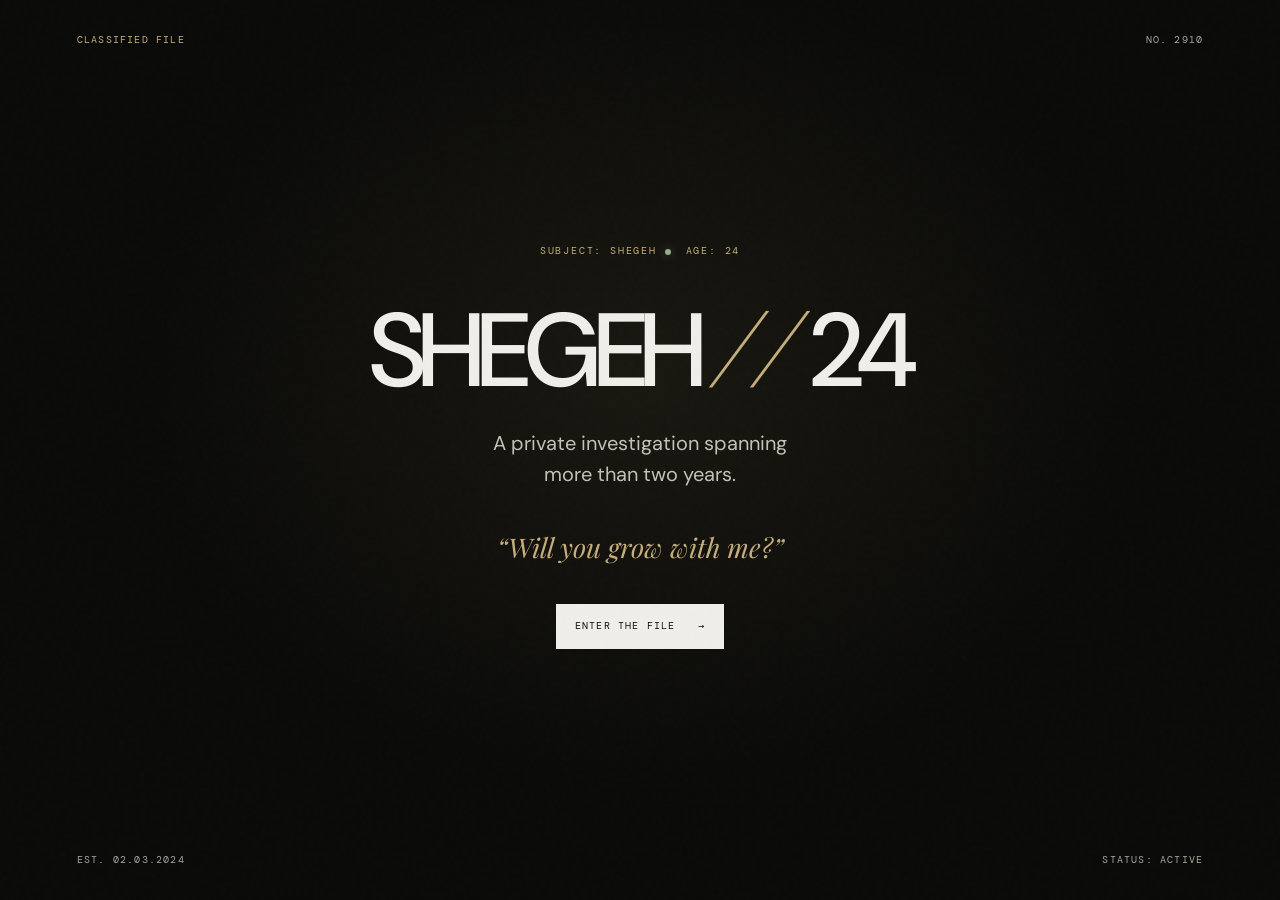
==== index.html @ 26877396 "Update Shegeh 24 website" ====
<!DOCTYPE html>
<html lang="en">
<head>
  <meta charset="UTF-8">
  <meta name="viewport" content="width=device-width, initial-scale=1.0">
  <meta name="theme-color" content="#0a0a09">
  <meta name="description" content="A private investigation spanning more than two years. SHEGEH // 24">
  <title>SHEGEH // 24</title>
  <link rel="stylesheet" href="style.css">
</head>
<body>
  <div class="grain" aria-hidden="true"></div>
  <main class="opening-screen" id="openingScreen">
    <div class="opening-top classified"><span>CLASSIFIED FILE</span><span>NO. 2910</span></div>
    <div class="hero">
      <p class="eyebrow">SUBJECT: SHEGEH <span class="tiny-dot"></span> AGE: 24</p>
      <h1>SHEGEH <span>//</span> 24</h1>
      <p class="description">A private investigation spanning<br>more than two years.</p>
      <p class="question">“Will you grow with me?”</p>
      <button class="button button-light" id="enterButton">ENTER THE FILE <span>→</span></button>
    </div>
    <div class="opening-footer"><span>EST. 02.03.2024</span><span>STATUS: ACTIVE</span></div>
  </main>

  <main class="main-site hidden" id="mainSite">
    <header class="site-header" id="siteHeader">
      <button class="logo wordmark" data-view="dashboard" aria-label="Go to dashboard">SHEGEH <span>//</span> 24</button>
      <div class="status">CASE STATUS: <span>ACTIVE</span></div>
      <button class="mobile-menu" id="mobileMenu" aria-label="Toggle navigation">☰</button>
    </header>

    <section class="dashboard view active" id="dashboard">
      <div class="dashboard-hero">
        <p class="dashboard-label"><span class="tiny-dot"></span> THE INVESTIGATION CONTINUES.</p>
        <h2>Welcome to the<br><em>Shegeh Files.</em></h2>
        <p class="intro">Two years of memories, evidence, questionable behaviour and one very important question.</p>
        <div class="hero-stamp"><span>PERSONAL ARCHIVE</span><strong>02—24</strong><span>ACCESS: SUBJECT ONLY</span></div>
      </div>
      <div class="file-grid">
        <button class="file-card" data-view="archive"><span class="file-number">01</span><div><h3>THE SHEGEH FILES</h3><p>A record of how we became us.</p></div><span class="arrow">↗</span></button>
        <button class="file-card" data-view="mission"><span class="file-number">02</span><div><h3>MISSION 24</h3><p>Think you know everything? Prove it.</p></div><span class="arrow">↗</span></button>
        <button class="file-card" data-view="kitchen"><span class="file-number">03</span><div><h3>SHEGEH'S KITCHEN</h3><p>Private dining. Questionable chef.</p></div><span class="arrow">↗</span></button>
        <button class="file-card" data-view="formula"><span class="file-number">04</span><div><h3>THE SHEGEH FORMULA</h3><p>A completely legitimate investigation.</p></div><span class="arrow">↗</span></button>
        <button class="file-card" data-view="classified"><span class="file-number">05</span><div><h3>CLASSIFIED</h3><p>Some information is not for public release.</p></div><span class="arrow">↗</span></button>
        <button class="file-card locked" id="finalFileCard" data-view="final" aria-disabled="true"><span class="file-number">06</span><div><h3>FINAL FILE</h3><p id="finalCardDescription">Complete Mission 24 to unlock.</p></div><span class="lock" id="finalLock">🔒</span></button>
      </div>
      <div class="dashboard-note"><span>FIELD NOTE 001</span><p>Some things are worth documenting. This is one of them.</p></div>
    </section>

    <section class="view files-section" id="archive" aria-hidden="true">
      <div class="view-topbar"><button class="back-button" data-view="dashboard">← BACK TO CASE FILE</button><span>CASE NO. 2910</span></div>
      <div class="section-heading">
        <p class="dashboard-label">FILE ARCHIVE / EST. 02.03.2024</p><h2>The Shegeh<br><em>Files.</em></h2>
        <p>A documented record of how a question, a yes, and everything that followed became us.</p>
      </div>
      <div class="archive-list">
        <button class="archive-item" data-file="001"><span>001</span><div><h3>THE QUESTION</h3><p>The question that started everything.</p></div><span>↗</span></button>
        <button class="archive-item" data-file="002"><span>002</span><div><h3>THE JOURNEY</h3><p>Omu-Aran → Ilorin. Two people, one car, one favourite memory.</p></div><span>↗</span></button>
        <button class="archive-item" data-file="003"><span>003</span><div><h3>EVIDENCE OF LOVE</h3><p>The little things that made the case difficult to ignore.</p></div><span>↗</span></button>
        <button class="archive-item" data-file="004"><span>004</span><div><h3>DISTANCE</h3><p>Current complication: long distance. Status: ongoing.</p></div><span>↗</span></button>
        <button class="archive-item" data-file="005"><span>005</span><div><h3>UNEXPECTED FINDING</h3><p>Evidence of kindness beyond his inner circle.</p></div><span>↗</span></button>
        <button class="archive-item" data-file="006"><span>006</span><div><h3>CORE ATTRIBUTES</h3><p>Smart. Kind. Loving. Hardworking. Faithful. Loves God.</p></div><span>↗</span></button>
        <button class="archive-item" data-file="007"><span>007</span><div><h3>THE WILLINGNESS TO TRY</h3><p>Making things work, learning, improving, trying again.</p></div><span>↗</span></button>
        <button class="archive-item" data-file="008"><span>008</span><div><h3>KNOWN PECULIARITIES</h3><p>A suspicious sniffing phenomenon.</p></div><span>↗</span></button>
      </div>
    </section>

    <section class="view individual-file" id="individualFile" aria-hidden="true">
      <div class="view-topbar"><button class="back-button" data-view="archive">← BACK TO FILE ARCHIVE</button><span id="fileCode">FILE 001 / 2910</span></div>
      <div id="fileContent"></div>
      <div class="file-navigation"><button data-view="archive">← FILE ARCHIVE</button><button class="next-file" id="nextFileButton">NEXT FILE →</button></div>
    </section>

    <section class="view mission-section" id="mission" aria-hidden="true">
      <div class="view-topbar"><button class="back-button" data-view="dashboard">← BACK TO CASE FILE</button><span>OPERATION: 24</span></div>
      <div class="section-heading"><p class="dashboard-label">SUBJECT KNOWLEDGE ASSESSMENT</p><h2>Mission<br><em>24.</em></h2><p>Twenty-four questions. A lifetime's worth of evidence. Let's see how closely you've been paying attention.</p></div>
      <div class="mission-panel" id="missionPanel">
        <div class="quiz-topline"><span id="questionCounter">QUESTION 01 / 24</span><span id="quizScore">SCORE: 0</span></div>
        <div class="progress-track"><div id="quizProgress"></div></div>
        <p class="quiz-category" id="quizCategory">ORIGIN STORY</p>
        <h3 id="quizQuestion">Ready?</h3>
        <div class="answer-list" id="answerList"></div>
        <p class="quiz-feedback" id="quizFeedback" aria-live="polite"></p>
        <div class="quiz-actions"><button class="button button-outline" id="nextQuestionButton" disabled>CONFIRM ANSWER →</button></div>
      </div>
      <div class="mission-result hidden" id="missionResult"></div>
      <p class="small-note">A little reminder: this is a birthday game, not a legally binding assessment of your boyfriend skills.</p>
    </section>

    <section class="view kitchen-section" id="kitchen" aria-hidden="true">
      <div class="view-topbar"><button class="back-button" data-view="dashboard">← BACK TO CASE FILE</button><span>ESTABLISHMENT 003</span></div>
      <div class="kitchen-sign"><span>EST. SOMEWHERE BETWEEN HUNGER & AMBITION</span><h2>SHEGEH'S</h2><p>PRIVATE KITCHEN & CULINARY LABORATORY</p><div class="sign-rule"></div><span class="open-label"><i></i> OPEN WHEN THE CHEF FEELS LIKE IT</span></div>
      <div class="section-heading compact"><p class="dashboard-label">THE MENU / SUBJECT TO AVAILABILITY</p><h2>Today's<br><em>specials.</em></h2><p>A refined dining experience. Probably. No promises have been made by management.</p></div>
      <div class="menu-list">
        <div class="menu-item"><span class="menu-no">01</span><div><h3>INDOMIE DELUXE</h3><p>Classic noodles, prepared with confidence and the unmistakable energy of a man who knows his way around a kitchen.</p><small>CHEF'S SIGNATURE</small></div><span class="menu-price">₦₦</span></div>
        <div class="menu-item"><span class="menu-no">02</span><div><h3>SIGNATURE SHEGEH TEA</h3><p>A mysterious beverage. Exact ingredients classified. Preparation time depends on the chef's schedule.</p><small>HOUSE SPECIAL</small></div><span class="menu-price">₦</span></div>
        <div class="menu-item"><span class="menu-no">03</span><div><h3>WHATEVER IS IN THE KITCHEN</h3><p>A surprise plate built from available ingredients, strategic thinking and pure determination.</p><small>MARKET-DEPENDENT</small></div><span class="menu-price">TBD</span></div>
      </div>
      <div class="chef-card"><div class="chef-monogram">S.</div><div><p class="eyebrow">MEET THE CHEF</p><h3>CHEF SHEGEH</h3><p class="muted">Specialities include cooking, tea, feeding himself, and looking good while doing it.</p><blockquote>“The chef is handsome, so I may not be an unbiased reviewer.”<br><span>— Awesome, Management & Chief Taste Tester</span></blockquote></div></div>
      <button class="button button-outline full-button" id="chefUnavailable" type="button">REQUEST A TABLE →</button>
      <div id="tableRequestPanel" class="table-request-panel hidden">
        <p class="dashboard-label">TABLE REQUEST / NOT A REAL BOOKING</p>
        <h3>Reserve a moment with the chef.</h3>
        <p class="muted">Fill this in to log your very official request. No actual restaurant booking will be made.</p>
        <form id="tableRequestForm" class="table-request-form">
          <label for="guestName">GUEST NAME</label><input id="guestName" name="guestName" placeholder="Your name" required>
          <div class="request-fields"><div><label for="guestDate">PREFERRED DATE</label><input id="guestDate" name="guestDate" type="date" required></div><div><label for="guestTime">PREFERRED TIME</label><select id="guestTime" name="guestTime" required><option value="">Choose a time</option><option>12:00 PM</option><option>2:00 PM</option><option>5:00 PM</option><option>7:00 PM</option><option>Whenever the chef is free</option></select></div></div>
          <button class="button button-light" type="submit">SUBMIT TABLE REQUEST →</button>
        </form>
      </div>
      <p class="center muted" id="kitchenMessage" aria-live="polite"></p>
    </section>

    <section class="view formula-section" id="formula" aria-hidden="true">
      <div class="view-topbar"><button class="back-button" data-view="dashboard">← BACK TO CASE FILE</button><span>RESEARCH DIVISION 004</span></div>
      <div class="section-heading"><p class="dashboard-label">UNPEER-REVIEWED RESEARCH</p><h2>The Shegeh<br><em>Formula.</em></h2><p>Objective: determine the molecular and emotional basis of Awesome's continued attachment to Subject S.</p></div>
      <div class="formula-board">
        <div class="formula-meta"><span>SUBJECT: SHEGEH</span><span>AGE: 24</span><span>STUDY STARTED: 02.03.2024</span></div>
        <div class="equation"><span class="formula-letter">S</span><span>=</span><span class="formula-term" data-term="C">C</span><span>+</span><span class="formula-term" data-term="L">L</span><span>+</span><span class="formula-term" data-term="K">K</span><span>+</span><span class="formula-term" data-term="H">H</span><span>+</span><span class="formula-term" data-term="P">P</span></div>
        <p class="formula-hint">SELECT EACH VARIABLE TO REVIEW THE EVIDENCE</p>
        <div class="variable-details" id="variableDetails"><span class="variable-code">S / RESULT</span><h3>IRREPLACEABLE</h3><p>The formula is still under investigation. Current findings suggest there is no substitute.</p></div>
        <div class="formula-result"><span>FINAL CALCULATION</span><strong>IRREPLACEABLE.</strong><small>Confidence level: suspiciously high.</small></div>
      </div>
      <div class="research-note"><span>RESEARCHER'S NOTE</span><p>For the avoidance of doubt, this study is biased. The researcher is very much in love with the subject.</p><span class="signature">— A.</span></div>
    </section>

    <section class="view classified-section" id="classified" aria-hidden="true">
      <div class="view-topbar"><button class="back-button" data-view="dashboard">← BACK TO CASE FILE</button><span>RESTRICTED ACCESS</span></div>
      <div class="classified-wrap">
        <div class="redacted-stamp">RESTRICTED / PRIVATE</div>
        <p class="dashboard-label">FILE 005 / ACCESS CONTROL</p><h2>Some things<br>stay <em>between us.</em></h2>
        <p class="classified-intro">A certain phrase has been sealed inside this file. Only the subject with the correct clearance may proceed.</p>
        <div class="password-panel"><label for="classifiedPassword">ENTER THE PRIVATE PHRASE</label><p class="muted">Hint: a sentence that would make absolutely no sense in a public report.</p>
          <form id="classifiedForm"><input id="classifiedPassword" type="password" autocomplete="off" placeholder="Clearance phrase..." required><button class="button button-light" type="submit">VERIFY ACCESS →</button></form>
          <p id="classifiedFeedback" class="quiz-feedback" aria-live="polite"></p>
        </div>
        <div id="classifiedReveal" class="classified-reveal hidden"><span>ACCESS GRANTED</span><p>“I’ll penetrate him.”</p><small>End of report. Please return this file to its secure location.</small></div>
      </div>
    </section>

    <section class="view final-section" id="final" aria-hidden="true">
      <div class="view-topbar"><button class="back-button" data-view="dashboard">← BACK TO CASE FILE</button><span>FINAL FILE / 2910</span></div>
      <div class="final-document">
        <p class="dashboard-label"><span class="tiny-dot"></span> MISSION 24 COMPLETE / ACCESS GRANTED</p>
        <p class="final-index">FINAL FINDING — NO. 024</p>
        <h2>The investigation<br>remains <em>ongoing.</em></h2>
        <div class="final-rule"></div>
        <p>After two years, countless conversations, distance, random memories, gifts, laughter, difficult moments, journeys, and everything in between…</p>
        <p>The investigation remains inconclusive.</p>
        <p>I still don't fully understand how I got so lucky. But I do know one thing: I want this to still be our story five years from now. And five years after that. And after that.</p>
        <p>I love that you're smart, kind, loving, hardworking, faithful, and that you love God. I love the way you make an effort, the way you keep trying, and the way you make me feel loved through things both big and small.</p>
        <p>Even with the distance, I still choose the possibility of all the days we haven't lived yet. I hope we keep growing — individually, together, and in the ways that matter most.</p>
        <p class="final-emphasis">Happy 24th birthday, Shegeh.</p>
        <p class="final-love">I love you. Always growing. Always us.</p>
        <div class="signature-block"><span>WITH LOVE,</span><strong>AWESOME.</strong><small>CASE STATUS: STILL CHOOSING YOU</small></div>
        <button class="button button-outline" id="replayButton">REVISIT THE FILES ↺</button>
      </div>
    </section>

    <footer class="site-footer" id="siteFooter"><span>EST. 02.03.2024</span><span>MADE WITH LOVE BY AWESOME</span><span>SHEGEH // 24</span></footer>
  </main>
  <div class="toast" id="toast" role="status" aria-live="polite"></div>
  <script src="script.js"></script>
</body>
</html>
---- style.css ----
@import url('https://fonts.googleapis.com/css2?family=DM+Mono:wght@400;500&family=DM+Sans:wght@400;500;600;700&family=Playfair+Display:ital,wght@0,500;0,600;0,700;1,500;1,600&display=swap');

:root{--bg:#0a0a09;--panel:#11110f;--panel2:#151512;--text:#f0eee8;--muted:#98968e;--gold:#c6ad7b;--line:#302f29;--red:#9f5149;--green:#9aa98c;--mono:'DM Mono',monospace;--sans:'DM Sans',Arial,sans-serif;--serif:'Playfair Display',Georgia,serif}
*{box-sizing:border-box}html{scroll-behavior:smooth}body{margin:0;background:var(--bg);color:var(--text);font-family:var(--sans);font-size:15px;line-height:1.65;min-height:100vh}button,input{font:inherit}button{color:inherit;cursor:pointer}button:focus-visible,input:focus-visible{outline:2px solid var(--gold);outline-offset:4px}.grain{position:fixed;inset:0;pointer-events:none;opacity:.04;z-index:10;background-image:url("data:image/svg+xml,%3Csvg viewBox='0 0 180 180' xmlns='http://www.w3.org/2000/svg'%3E%3Cfilter id='n'%3E%3CfeTurbulence type='fractalNoise' baseFrequency='.95' numOctaves='3' stitchTiles='stitch'/%3E%3C/filter%3E%3Crect width='100%25' height='100%25' filter='url(%23n)' opacity='.4'/%3E%3C/svg%3E")}.hidden{display:none!important}.opening-screen{min-height:100svh;display:flex;flex-direction:column;justify-content:space-between;padding:32px clamp(22px,6vw,88px);background:radial-gradient(ellipse at 50% 42%,#191811 0%,#0a0a09 56%)}.classified,.opening-footer,.site-footer,.view-topbar,.status,.dashboard-label,.eyebrow,.case-meta span,.story-label,.reveal-label,.file-result span,.quiz-topline,.quiz-category,.small-note,.formula-meta,.formula-hint,.formula-result span,.formula-result small,.research-note>span,.redacted-stamp,.password-panel label,.classified-reveal>span,.final-index,.signature-block span,.signature-block small,.kitchen-sign>span,.kitchen-sign p,.menu-item small{font-family:var(--mono);font-size:10px;letter-spacing:.12em;text-transform:uppercase}.classified,.opening-footer{display:flex;justify-content:space-between;color:#aaa79c}.classified span:first-child{color:var(--gold)}.hero{width:min(780px,100%);margin:8vh auto 10vh;text-align:center}.eyebrow{color:var(--gold);letter-spacing:.18em}.tiny-dot{display:inline-block;width:6px;height:6px;border-radius:50%;background:var(--green);vertical-align:middle;margin-right:7px;box-shadow:0 0 10px #9aa98c66}.hero h1{font-size:clamp(46px,9vw,104px);letter-spacing:-.07em;line-height:1.1;margin:26px 0 18px;font-weight:500}.hero h1 span,.wordmark span{color:var(--gold);font-family:var(--serif);font-style:italic;font-weight:400}.description{font-size:clamp(16px,2vw,20px);color:#c4c1b8;line-height:1.55}.question{font-family:var(--serif);font-style:italic;color:var(--gold);font-size:clamp(19px,3vw,27px);margin:35px 0}.button{border:1px solid var(--gold);padding:13px 18px;background:transparent;font-family:var(--mono);font-size:10px;letter-spacing:.12em;transition:background .2s,color .2s,border-color .2s}.button span{margin-left:15px}.button-light{background:var(--text);color:#11110f;border-color:var(--text)}.button-light:hover{background:var(--gold);border-color:var(--gold)}.button-outline:hover{background:var(--gold);color:#11110f}.main-site{width:min(1160px,100%);margin:auto;padding:0 clamp(20px,5vw,64px)}.site-header{height:82px;display:flex;align-items:center;justify-content:space-between;border-bottom:1px solid var(--line);gap:20px}.wordmark{border:0;background:none;padding:0;font-size:18px;letter-spacing:-.04em;font-weight:700}.status{color:var(--muted)}.status span{color:var(--green)}.mobile-menu{display:none;background:none;border:1px solid var(--line);padding:6px 10px}.view{display:none;min-height:60vh;padding:54px 0 70px;animation:rise .35s ease}.view.active{display:block}.dashboard.active{display:block}.dashboard-hero{position:relative;padding:46px 0 58px;border-bottom:1px solid var(--line)}.dashboard-label{color:var(--gold);margin:0 0 18px}.dashboard h2,.section-heading h2,.case-heading h2,.final-document h2,.classified-wrap h2{font-family:var(--serif);font-weight:500;font-size:clamp(42px,7vw,72px);letter-spacing:-.05em;line-height:1.05;margin:0 0 22px}.dashboard h2 em,.section-heading h2 em,.case-heading h2 em,.final-document h2 em,.classified-wrap h2 em{color:var(--gold);font-weight:500}.intro,.section-heading>p:last-child{color:#b0aea5;max-width:490px;font-size:16px}.hero-stamp{position:absolute;right:0;bottom:55px;width:155px;border:1px solid var(--line);padding:13px;text-align:center;display:flex;flex-direction:column;gap:4px;color:var(--muted);font:9px var(--mono);letter-spacing:.09em}.hero-stamp strong{font:34px var(--serif);color:var(--gold)}.file-grid{display:grid;grid-template-columns:repeat(2,minmax(0,1fr));gap:12px;margin:28px 0 0}.file-card{min-height:132px;border:1px solid var(--line);background:var(--panel);padding:20px;display:grid;grid-template-columns:36px 1fr 18px;gap:13px;text-align:left;align-items:start;transition:border-color .2s,transform .2s,background .2s}.file-card:hover{border-color:var(--gold);transform:translateY(-2px);background:#171711}.file-number{font:11px var(--mono);color:var(--gold);padding-top:3px}.file-card h3,.archive-item h3{font-size:12px;letter-spacing:.08em;margin:0 0 8px;font-weight:600}.file-card p,.archive-item p{font-size:13px;color:var(--muted);margin:0;line-height:1.5}.arrow{color:var(--gold)}.file-card.locked{opacity:.58}.file-card.locked.unlocked{opacity:1;border-color:var(--green)}.lock{font-size:13px}.dashboard-note{margin-top:38px;border-left:1px solid var(--gold);padding:5px 0 5px 16px;display:flex;gap:20px;align-items:baseline}.dashboard-note span{font:10px var(--mono);color:var(--gold);white-space:nowrap}.dashboard-note p{margin:0;color:var(--muted);font-family:var(--serif);font-style:italic}.site-footer{border-top:1px solid var(--line);padding:22px 0 27px;display:flex;justify-content:space-between;gap:12px;color:#79776f;font-size:9px}.view-topbar{display:flex;align-items:center;justify-content:space-between;color:var(--muted);padding-bottom:20px;border-bottom:1px solid var(--line);font-size:9px}.back-button,.file-navigation button{background:none;border:0;color:var(--gold);font:10px var(--mono);letter-spacing:.08em;padding:8px 0}.section-heading{padding:50px 0 28px;max-width:700px}.section-heading h2{margin-bottom:18px}.archive-list{border-top:1px solid var(--line)}.archive-item{display:grid;grid-template-columns:46px 1fr 20px;gap:16px;align-items:start;width:100%;text-align:left;padding:23px 10px;border:0;border-bottom:1px solid var(--line);background:transparent;transition:background .2s}.archive-item:hover{background:#141410}.archive-item>span:first-child{font:12px var(--mono);color:var(--gold)}.archive-item>span:last-child{color:var(--gold)}.case-heading{padding:42px 0 28px}.case-heading h2{font-size:clamp(46px,7vw,70px)}.case-meta{display:grid;grid-template-columns:repeat(3,1fr);border-block:1px solid var(--line);margin-bottom:30px}.case-meta div{padding:17px 12px;border-right:1px solid var(--line)}.case-meta div:first-child{padding-left:0}.case-meta div:last-child{border:0}.case-meta span,.case-meta strong{display:block}.case-meta span{color:var(--muted);margin-bottom:5px}.case-meta strong{font:11px var(--mono);font-weight:400}.question-reveal{padding:38px 20px;text-align:center;border:1px solid var(--line);background:linear-gradient(135deg,#15140f,#0d0d0b);margin-bottom:30px}.reveal-label{color:var(--gold)}.question-reveal blockquote{font:italic clamp(27px,5vw,43px) var(--serif);margin:14px 0;color:var(--text)}.question-note{color:var(--muted);margin:0}.case-story{display:grid;grid-template-columns:190px 1fr;gap:30px;padding:30px 0;border-bottom:1px solid var(--line)}.story-label{color:var(--gold);display:flex;gap:13px;align-items:flex-start}.story-text{max-width:620px}.story-text p{margin:0 0 15px;color:#c7c4bb}.story-text .emphasis{color:var(--gold);font-family:var(--serif);font-style:italic}.story-text .big-line{font:italic clamp(23px,3.4vw,34px) var(--serif);color:var(--text);line-height:1.3}.story-photo-placeholder{margin:32px 0;padding:40px 20px;min-height:150px;border:1px dashed #48443a;display:flex;align-items:center;justify-content:center;flex-direction:column;text-align:center;background:repeating-linear-gradient(135deg,#10100e,#10100e 12px,#13130f 12px,#13130f 24px)}.story-photo-placeholder span,.story-photo-placeholder small{font:10px var(--mono);letter-spacing:.12em;color:var(--gold)}.story-photo-placeholder p{margin:8px 0;color:var(--muted);font-family:var(--serif);font-style:italic}.case-result{margin:30px 0;padding:27px;border:1px solid var(--line);text-align:center}.case-result>span{font:10px var(--mono);letter-spacing:.12em;color:var(--gold)}.case-result h3{font:clamp(28px,5vw,45px)/1.15 var(--serif);margin:12px 0}.case-result h3 em{color:var(--gold)}.case-result p{font:10px var(--mono);color:var(--muted)}.file-note{text-align:center;padding:22px 0 34px;color:var(--muted);font-family:var(--serif);font-style:italic}.file-note p{margin:5px}.file-note .note-emphasis{font-size:21px;color:var(--gold)}.file-navigation{display:flex;justify-content:space-between;border-top:1px solid var(--line);padding-top:15px;gap:15px}.file-navigation .next-file{color:var(--text)}.mission-section .section-heading{padding-bottom:25px}.mission-panel{max-width:750px;border:1px solid var(--line);background:var(--panel);padding:clamp(20px,4vw,38px);margin:0 auto}.quiz-topline{display:flex;justify-content:space-between;color:var(--muted)}.progress-track{height:3px;background:#292820;margin:15px 0 30px}.progress-track div{height:100%;width:0;background:var(--gold);transition:width .3s}.quiz-category{color:var(--gold)}.mission-panel h3{font:clamp(23px,4vw,34px)/1.3 var(--serif);margin:12px 0 25px}.answer-list{display:grid;gap:10px}.answer-option{width:100%;display:flex;gap:13px;align-items:center;text-align:left;background:#151512;border:1px solid var(--line);padding:14px 16px;font-size:14px}.answer-option .option-letter{font:11px var(--mono);color:var(--gold)}.answer-option:hover:not(:disabled),.answer-option.selected{border-color:var(--gold);background:#1b1a14}.answer-option.correct{border-color:var(--green);background:#171c15}.answer-option.wrong{border-color:var(--red);background:#201412}.answer-option:disabled{cursor:default}.quiz-feedback{min-height:24px;color:var(--muted);font-size:13px;margin:16px 0 4px}.quiz-feedback.good{color:var(--green)}.quiz-feedback.bad{color:#d08a7f}.quiz-actions{display:flex;justify-content:flex-end;margin-top:16px}.mission-result{max-width:750px;margin:20px auto;padding:35px;border:1px solid var(--gold);text-align:center;background:#12120f}.mission-result h3{font:clamp(30px,5vw,45px) var(--serif);margin:8px 0}.mission-result p{color:var(--muted)}.small-note{text-align:center;color:#77756d;line-height:1.8;margin:25px auto 0;max-width:650px;font-size:9px}.kitchen-sign{text-align:center;padding:48px 15px 30px;border:1px solid var(--line);background:radial-gradient(ellipse at center,#1b1912,#0b0b09 68%);margin-top:25px}.kitchen-sign h2{font:clamp(44px,9vw,80px)/1 var(--serif);letter-spacing:.05em;margin:20px 0 12px}.kitchen-sign>p{color:var(--gold)}.sign-rule{width:80px;height:1px;background:var(--gold);margin:25px auto}.open-label{color:var(--muted)}.open-label i{display:inline-block;width:6px;height:6px;background:var(--green);border-radius:50%;margin-right:8px}.compact{padding-top:35px}.menu-list{border-top:1px solid var(--line)}.menu-item{display:grid;grid-template-columns:35px 1fr auto;gap:16px;padding:24px 0;border-bottom:1px solid var(--line)}.menu-no{font:11px var(--mono);color:var(--gold)}.menu-item h3{font-size:12px;letter-spacing:.08em;margin:0 0 8px}.menu-item p{color:var(--muted);font-size:13px;margin:0 0 10px;max-width:570px}.menu-item small{color:var(--gold);font-size:9px}.menu-price{font:12px var(--mono);color:var(--gold)}.chef-card{display:grid;grid-template-columns:95px 1fr;gap:24px;margin:32px 0;padding:25px;border:1px solid var(--line);background:var(--panel)}.chef-monogram{display:grid;place-items:center;aspect-ratio:1;background:#242116;border:1px solid #4b422d;font:45px var(--serif);color:var(--gold)}.chef-card h3{margin:5px 0;font-size:16px;letter-spacing:.08em}.muted{color:var(--muted)}.chef-card blockquote{margin:20px 0 0;padding-left:15px;border-left:1px solid var(--gold);font:italic 17px var(--serif);color:#d8d3c6}.chef-card blockquote span{display:block;font:10px var(--mono);font-style:normal;color:var(--muted);margin-top:10px}.full-button{width:100%}.center{text-align:center}.formula-board{border:1px solid var(--line);background:radial-gradient(ellipse at 50% 0%,#1c1a12,#0e0e0c 70%);padding:clamp(20px,4vw,40px)}.formula-meta{display:flex;justify-content:space-between;flex-wrap:wrap;gap:10px;color:var(--muted);font-size:9px}.equation{display:flex;justify-content:center;align-items:center;gap:clamp(7px,2vw,20px);margin:45px 0 18px;font:clamp(20px,4vw,34px) var(--mono)}.formula-letter{font:italic clamp(48px,8vw,72px) var(--serif);color:var(--gold)}.formula-term{display:grid;place-items:center;width:clamp(40px,7vw,64px);height:clamp(40px,7vw,64px);border:1px solid var(--line);color:var(--gold);cursor:pointer;transition:all .2s}.formula-term:hover,.formula-term.selected{background:var(--gold);color:#111}.formula-hint{text-align:center;color:var(--muted);font-size:9px}.variable-details{text-align:center;max-width:480px;min-height:130px;margin:28px auto;padding:20px;border-top:1px solid var(--line);border-bottom:1px solid var(--line)}.variable-code{font:10px var(--mono);color:var(--gold)}.variable-details h3{font:28px var(--serif);margin:7px 0}.variable-details p{color:var(--muted);font-size:13px}.formula-result{display:flex;flex-direction:column;align-items:center;gap:8px;padding-top:20px}.formula-result>span{color:var(--muted)}.formula-result strong{font:clamp(27px,5vw,40px) var(--serif);color:var(--gold)}.formula-result small{color:var(--muted);font-size:9px}.research-note{margin:24px 0;padding:23px;border-left:1px solid var(--gold);background:#11110f}.research-note>span{color:var(--gold)}.research-note p{color:#b8b5ac;font-family:var(--serif);font-style:italic}.signature{display:block;text-align:right;font:italic 20px var(--serif);color:var(--gold)}.classified-wrap{max-width:720px;margin:0 auto;padding:50px 0}.redacted-stamp{display:inline-block;border:1px solid var(--red);color:#c67d72;padding:7px 10px;transform:rotate(-2deg);margin-bottom:28px}.classified-wrap h2{margin-bottom:20px}.classified-intro{color:var(--muted);max-width:520px}.password-panel{border:1px solid var(--line);background:var(--panel);padding:25px;margin-top:32px}.password-panel label{display:block;color:var(--gold);margin-bottom:10px}.password-panel form{display:flex;gap:10px;margin-top:18px}.password-panel input{min-width:0;flex:1;background:#090908;border:1px solid var(--line);color:var(--text);padding:13px}.password-panel input::placeholder{color:#68665f}.classified-reveal{margin-top:24px;padding:25px;border:1px solid var(--red);text-align:center;background:#1b1110}.classified-reveal>span{color:#d18b7f}.classified-reveal p{font:italic clamp(25px,5vw,40px) var(--serif);margin:12px 0}.classified-reveal small{color:var(--muted)}.final-document{max-width:740px;margin:0 auto;padding:40px 0 20px}.final-index{color:var(--muted);margin-top:35px}.final-document h2{font-size:clamp(42px,7vw,70px)}.final-rule{width:100%;height:1px;background:var(--line);margin:30px 0}.final-document>p:not(.dashboard-label):not(.final-index):not(.final-emphasis):not(.final-love){font:18px/1.85 var(--serif);color:#c7c4bb;margin:0 0 20px}.final-emphasis{font:italic 32px var(--serif);color:var(--gold);margin:35px 0 5px}.final-love{font:italic 22px var(--serif);margin:0;color:var(--text)}.signature-block{display:flex;flex-direction:column;align-items:flex-start;border-left:1px solid var(--gold);padding:10px 0 10px 16px;margin:35px 0}.signature-block span,.signature-block small{color:var(--muted)}.signature-block strong{font:italic 28px var(--serif);color:var(--gold);margin:4px 0}.toast{position:fixed;bottom:20px;left:50%;transform:translate(-50%,20px);opacity:0;pointer-events:none;z-index:30;padding:12px 18px;background:#eee9dc;color:#111;font:11px var(--mono);letter-spacing:.03em;max-width:calc(100% - 30px);text-align:center;transition:all .25s}.toast.show{opacity:1;transform:translate(-50%,0)}
@keyframes rise{from{opacity:0;transform:translateY(8px)}to{opacity:1;transform:translateY(0)}}
@media(max-width:700px){.opening-screen{padding:24px 20px}.hero{margin:12vh auto}.opening-footer,.classified{font-size:9px}.main-site{padding:0 20px}.site-header{height:70px}.wordmark{font-size:15px}.status{font-size:8px}.dashboard-hero{padding:38px 0 35px}.hero-stamp{position:static;margin-top:24px;width:145px}.file-grid{grid-template-columns:1fr}.file-card{min-height:105px;padding:17px}.view{padding:32px 0 45px}.section-heading{padding:35px 0 22px}.case-story{grid-template-columns:1fr;gap:14px;padding:23px 0}.story-label{font-size:9px}.case-meta strong{font-size:9px}.case-meta div{padding:13px 8px}.case-meta span{font-size:8px}.question-reveal{padding:30px 15px}.archive-item{grid-template-columns:32px 1fr 16px;gap:12px;padding:19px 5px}.archive-item h3{font-size:11px}.archive-item p{font-size:12px}.site-footer{flex-wrap:wrap;font-size:8px}.site-footer span:nth-child(2){order:3;width:100%;text-align:center}.dashboard-note{align-items:flex-start;flex-direction:column;gap:4px}.password-panel form{flex-direction:column}.password-panel .button{width:100%}.chef-card{grid-template-columns:65px 1fr;gap:15px;padding:17px}.chef-monogram{font-size:32px}.formula-meta{flex-direction:column}.equation{gap:7px}.formula-term{width:38px;height:42px}.menu-item{grid-template-columns:25px 1fr auto;gap:10px}.menu-item h3{font-size:11px}.menu-item p{font-size:12px}.final-document>p:not(.dashboard-label):not(.final-index):not(.final-emphasis):not(.final-love){font-size:16px}.file-navigation button{font-size:9px}.mobile-menu{display:block}.status{margin-left:auto}.view-topbar{font-size:8px}}@media(prefers-reduced-motion:reduce){*,*::before,*::after{scroll-behavior:auto!important;animation-duration:.01ms!important;transition-duration:.01ms!important}}

.attribute-chips{display:flex;flex-wrap:wrap;gap:8px;margin:20px 0 10px}.attribute-chip{background:#151512;border:1px solid var(--line);color:var(--gold);font:10px var(--mono);letter-spacing:.08em;padding:10px 12px}.attribute-chip:hover,.attribute-chip:focus{border-color:var(--gold);background:#201d14}.attribute-message{font:italic 16px var(--serif);color:var(--muted);min-height:28px}

/* Functional table-request form */
.table-request-panel{max-width:680px;margin:24px auto;padding:24px;border:1px solid var(--line);background:var(--panel)}
.table-request-panel h3{font:clamp(24px,4vw,34px) var(--serif);margin:8px 0}
.table-request-form{display:grid;gap:10px;margin-top:18px}
.table-request-form label{font:10px var(--mono);letter-spacing:.08em;color:var(--gold)}
.table-request-form input,.table-request-form select{width:100%;min-width:0;background:#090908;border:1px solid var(--line);color:var(--text);padding:12px;font:13px var(--sans)}
.request-fields{display:grid;grid-template-columns:1fr 1fr;gap:12px}
.request-fields>div{display:grid;gap:10px}
.table-request-form button{margin-top:8px}
.attribute-message{line-height:1.8;max-width:760px;padding:16px 18px;border-left:1px solid var(--gold);background:rgba(255,255,255,.025);white-space:normal}
@media(max-width:560px){.request-fields{grid-template-columns:1fr}}
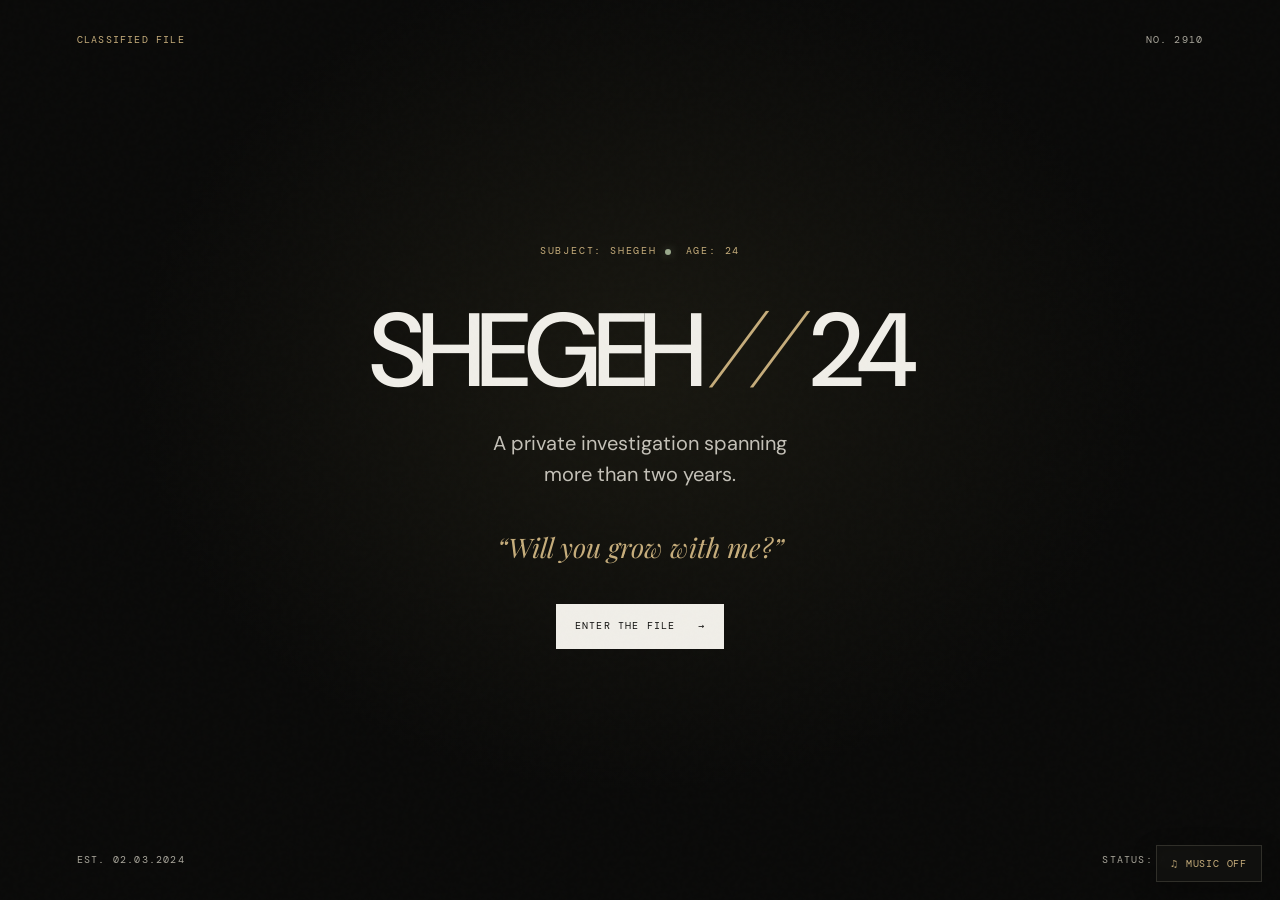
==== commit 6412443b: "Add files via upload" ====
--- a/index.html
+++ b/index.html
@@ -97,18 +97,7 @@
         <div class="menu-item"><span class="menu-no">03</span><div><h3>WHATEVER IS IN THE KITCHEN</h3><p>A surprise plate built from available ingredients, strategic thinking and pure determination.</p><small>MARKET-DEPENDENT</small></div><span class="menu-price">TBD</span></div>
       </div>
       <div class="chef-card"><div class="chef-monogram">S.</div><div><p class="eyebrow">MEET THE CHEF</p><h3>CHEF SHEGEH</h3><p class="muted">Specialities include cooking, tea, feeding himself, and looking good while doing it.</p><blockquote>“The chef is handsome, so I may not be an unbiased reviewer.”<br><span>— Awesome, Management & Chief Taste Tester</span></blockquote></div></div>
-      <button class="button button-outline full-button" id="chefUnavailable" type="button">REQUEST A TABLE →</button>
-      <div id="tableRequestPanel" class="table-request-panel hidden">
-        <p class="dashboard-label">TABLE REQUEST / NOT A REAL BOOKING</p>
-        <h3>Reserve a moment with the chef.</h3>
-        <p class="muted">Fill this in to log your very official request. No actual restaurant booking will be made.</p>
-        <form id="tableRequestForm" class="table-request-form">
-          <label for="guestName">GUEST NAME</label><input id="guestName" name="guestName" placeholder="Your name" required>
-          <div class="request-fields"><div><label for="guestDate">PREFERRED DATE</label><input id="guestDate" name="guestDate" type="date" required></div><div><label for="guestTime">PREFERRED TIME</label><select id="guestTime" name="guestTime" required><option value="">Choose a time</option><option>12:00 PM</option><option>2:00 PM</option><option>5:00 PM</option><option>7:00 PM</option><option>Whenever the chef is free</option></select></div></div>
-          <button class="button button-light" type="submit">SUBMIT TABLE REQUEST →</button>
-        </form>
-      </div>
-      <p class="center muted" id="kitchenMessage" aria-live="polite"></p>
+      <button class="button button-outline full-button" id="chefUnavailable">REQUEST A TABLE →</button><p class="center muted" id="kitchenMessage" aria-live="polite"></p>
     </section>
 
     <section class="view formula-section" id="formula" aria-hidden="true">
@@ -159,6 +148,10 @@
 
     <footer class="site-footer" id="siteFooter"><span>EST. 02.03.2024</span><span>MADE WITH LOVE BY AWESOME</span><span>SHEGEH // 24</span></footer>
   </main>
+  <div class="audio-controls" aria-label="Sound controls">
+    <button class="audio-toggle" id="musicToggle" type="button" aria-pressed="false" title="Toggle background music">♫ <span id="musicToggleLabel">MUSIC OFF</span></button>
+  </div>
+  <audio id="backgroundMusic" src="belong-together.mp3" loop preload="none"></audio>
   <div class="toast" id="toast" role="status" aria-live="polite"></div>
   <script src="script.js"></script>
 </body>
--- a/style.css
+++ b/style.css
@@ -7,14 +7,10 @@
 
 .attribute-chips{display:flex;flex-wrap:wrap;gap:8px;margin:20px 0 10px}.attribute-chip{background:#151512;border:1px solid var(--line);color:var(--gold);font:10px var(--mono);letter-spacing:.08em;padding:10px 12px}.attribute-chip:hover,.attribute-chip:focus{border-color:var(--gold);background:#201d14}.attribute-message{font:italic 16px var(--serif);color:var(--muted);min-height:28px}
 
-/* Functional table-request form */
-.table-request-panel{max-width:680px;margin:24px auto;padding:24px;border:1px solid var(--line);background:var(--panel)}
-.table-request-panel h3{font:clamp(24px,4vw,34px) var(--serif);margin:8px 0}
-.table-request-form{display:grid;gap:10px;margin-top:18px}
-.table-request-form label{font:10px var(--mono);letter-spacing:.08em;color:var(--gold)}
-.table-request-form input,.table-request-form select{width:100%;min-width:0;background:#090908;border:1px solid var(--line);color:var(--text);padding:12px;font:13px var(--sans)}
-.request-fields{display:grid;grid-template-columns:1fr 1fr;gap:12px}
-.request-fields>div{display:grid;gap:10px}
-.table-request-form button{margin-top:8px}
-.attribute-message{line-height:1.8;max-width:760px;padding:16px 18px;border-left:1px solid var(--gold);background:rgba(255,255,255,.025);white-space:normal}
-@media(max-width:560px){.request-fields{grid-template-columns:1fr}}
+
+/* Persistent soundtrack control */
+.audio-controls{position:fixed;right:18px;bottom:18px;z-index:40}
+.audio-toggle{display:flex;align-items:center;gap:8px;background:rgba(17,17,15,.94);border:1px solid var(--line);color:var(--gold);padding:11px 14px;font:10px var(--mono);letter-spacing:.08em;box-shadow:0 8px 24px rgba(0,0,0,.25);backdrop-filter:blur(8px);transition:border-color .2s,background .2s}
+.audio-toggle:hover,.audio-toggle:focus-visible,.audio-toggle.is-playing{border-color:var(--gold);background:#1b1a14}
+.audio-toggle.is-playing::before{content:"";width:6px;height:6px;border-radius:50%;background:var(--green);box-shadow:0 0 8px rgba(154,169,140,.55)}
+@media(max-width:700px){.audio-controls{right:12px;bottom:12px}.audio-toggle{padding:10px 12px;font-size:9px}}
